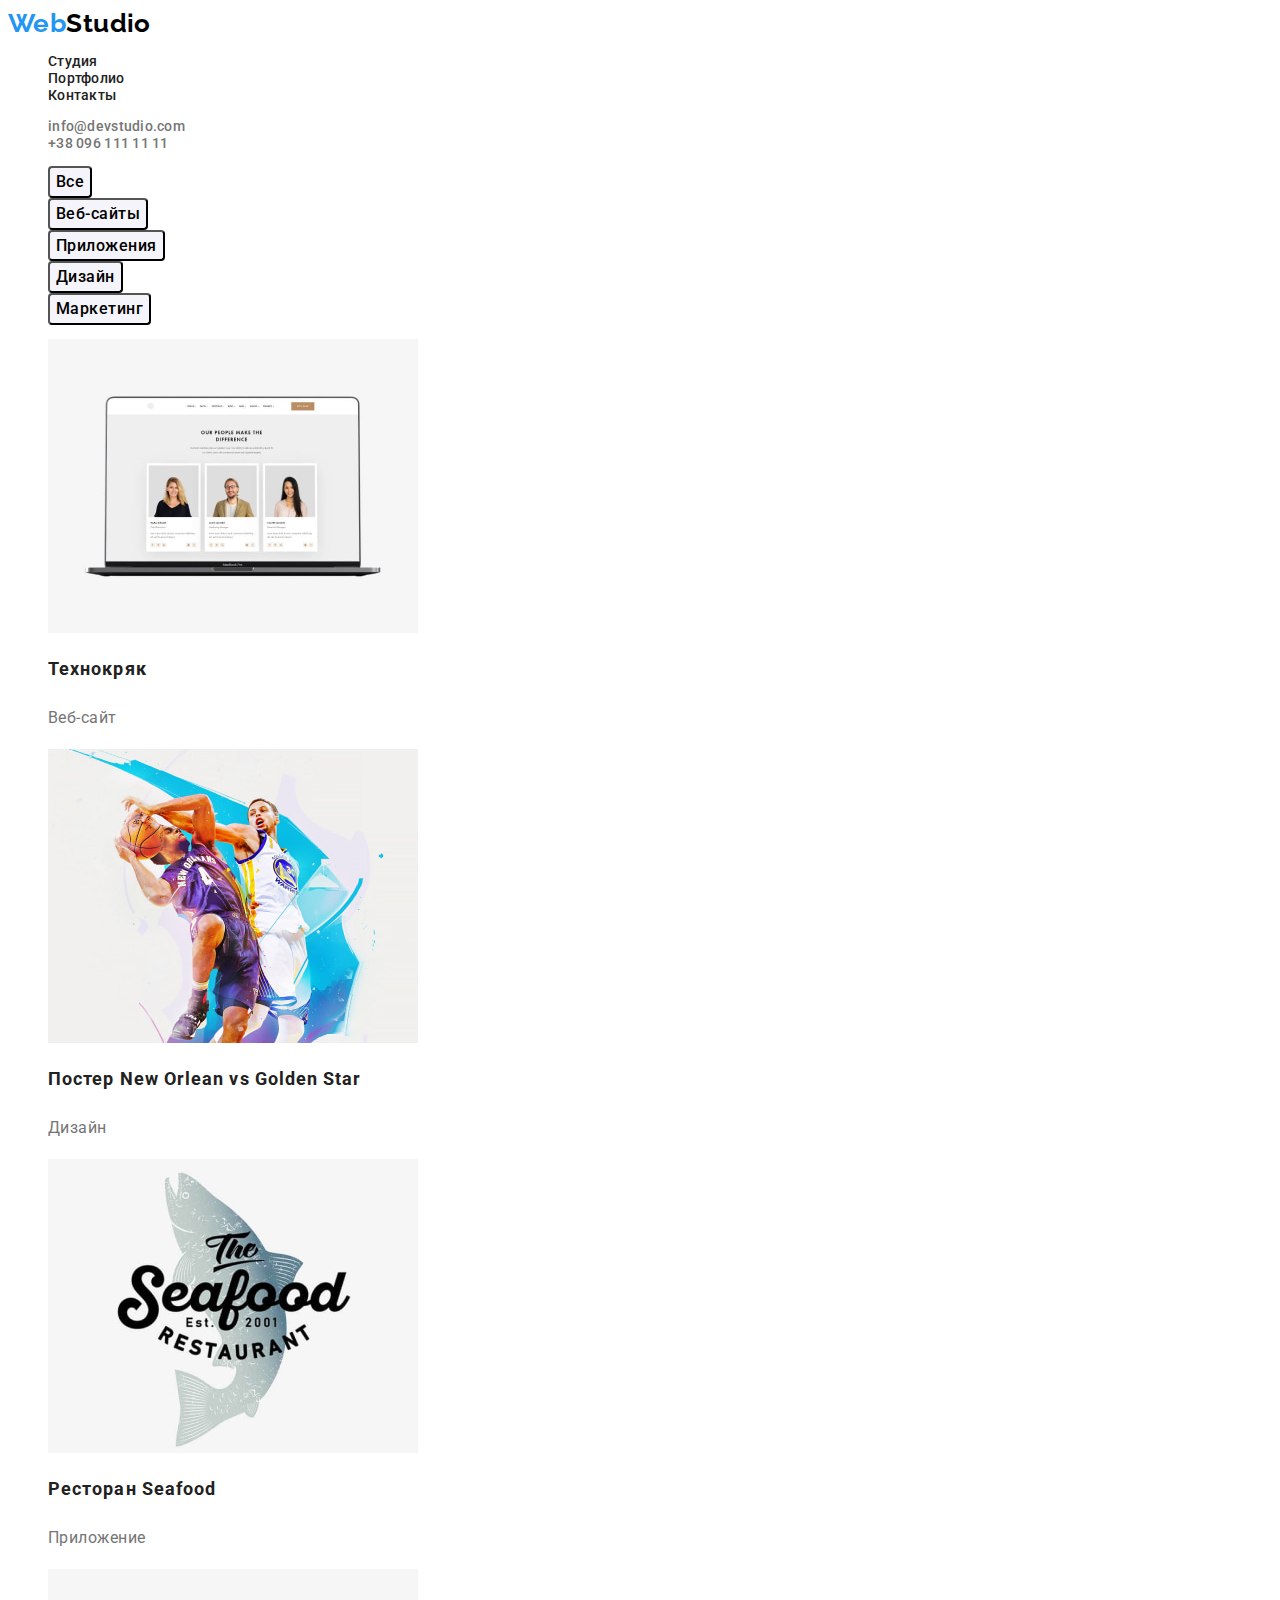
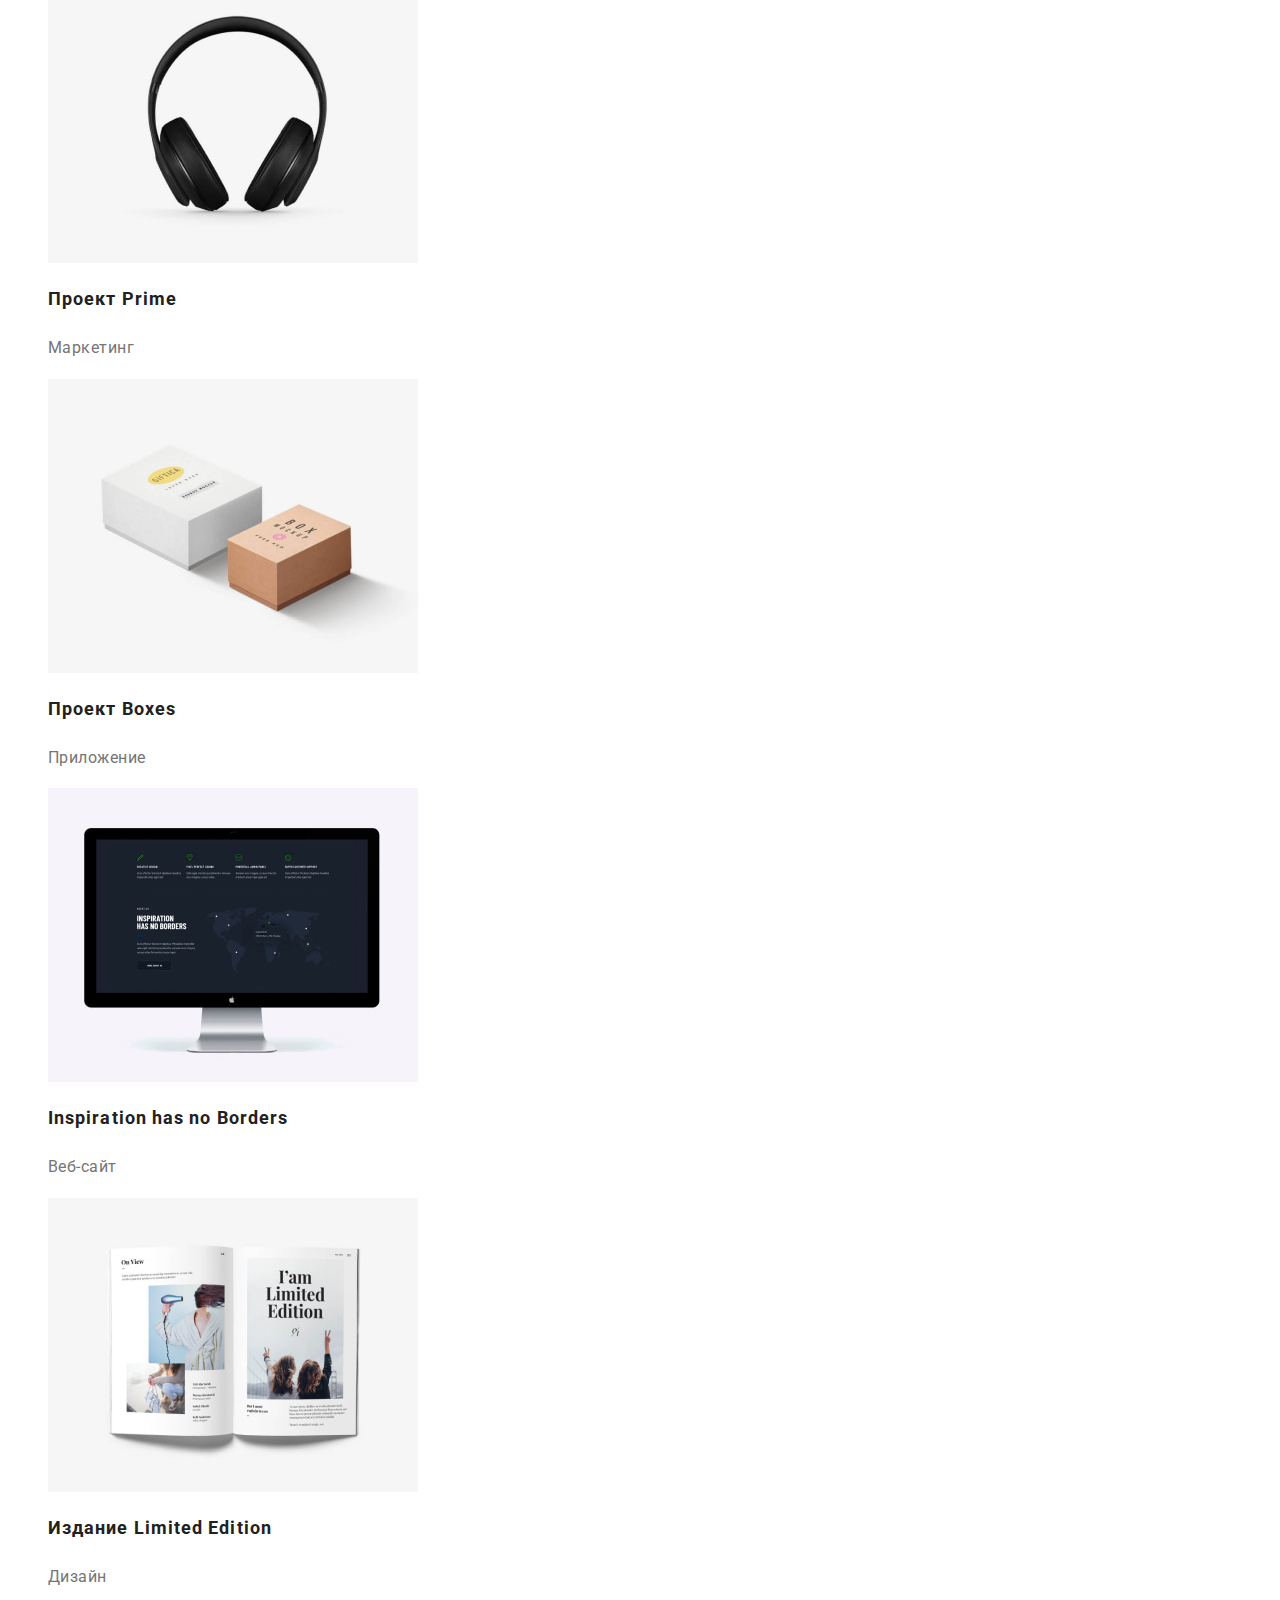
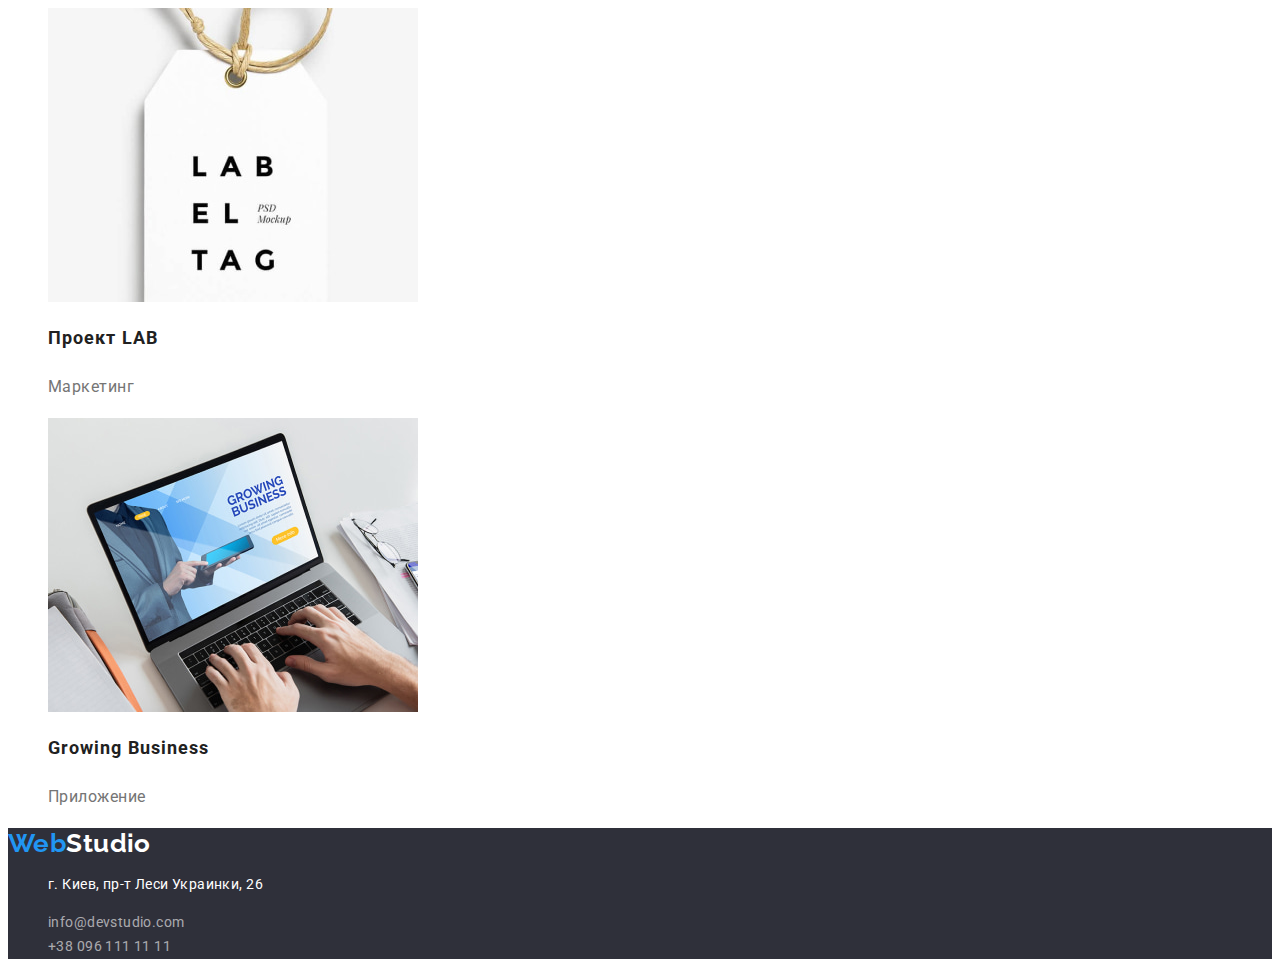
==== portfolio.html @ 84272f31 "Initial commit" ====
<!DOCTYPE html>
<html lang="ru">
<head>
    <meta charset="UTF-8">
    <meta http-equiv="X-UA-Compatible" content="IE=edge">
    <meta name="viewport" content="width=device-width, initial-scale=1.0">
    <title>WebStudio</title>
    <link rel="stylesheet" href="./css/style.css">
    <link rel="preconnect" href="https://fonts.googleapis.com">
    <link rel="preconnect" href="https://fonts.gstatic.com" crossorigin>
    <link href="https://fonts.googleapis.com/css2?family=Raleway:wght@700&family=Roboto:wght@400;500;700;900&display=swap"
        rel="stylesheet">
</head>
<body>
    <header class="header">
        <nav class="header-nav">
            <a class="logo link" href="./index.html"><span>Web</span>Studio</a>
            <ul class="nav-list list">
                <li class="nav-item">
                    <a class="nav-link link" href="./index.html">Студия</a>
                </li>
                <li class="nav-item">
                    <a class="nav-link link" href="./portfolio.html">Портфолио</a>
                </li>
                <li class="nav-item">
                    <a class="nav-link link" href="#">Контакты</a>
                </li>
            </ul>
        </nav>
        <ul class="header-contact list">
            <li class="contact-list">
                <a class="header-mail link" href="mailto:info@devstudio.com">info@devstudio.com</a>
            </li>
            <li class="contact-list">
                <a class="header-phone link" href="tel:+380961111111">+38 096 111 11 11</a>
            </li>
        </ul>
    </header>
    <main>
        <!-- portfolio -->
        <section class="portfolio">
            <h1 hidden>Страница портфолио</h1>
            <ul class="botton-list list">
                <li class="portfolio-button">
                    <button class="button-text" type="button">Все</button>
                </li>
                <li class="portfolio-button">
                    <button class="button-text" type="button">Веб-сайты</button>
                </li>
                <li class="portfolio-button">
                    <button class="button-text" type="button">Приложения</button>
                </li>
                <li class="portfolio-button">
                    <button class="button-text" type="button">Дизайн</button>
                </li>
                <li class="portfolio-button">
                    <button class="button-text" type="button">Маркетинг</button>
                </li>
            </ul>
            <ul class="portfolio-cards list">
                <li class="portfolio-card">
                    <a href="#" class="card-link link">
                        <img src="./images/Portfolio/img1.jpg" alt="Технокряк" width="370" height="294">
                        <h2 class="card-title">Технокряк</h2>
                        <p class="card-text">Веб-сайт</p>
                    </a>  
                </li>
                <li class="portfolio-card">
                    <a href="#" class="card-link link">
                        <img src="./images/Portfolio/img2.jpg" alt="Постер New Orlean vs Golden Star" width="370" height="294">
                        <h2 class="card-title">Постер New Orlean vs Golden Star</h2>
                        <p class="card-text">Дизайн</p>
                    </a>
                </li>
                <li class="portfolio-card">
                    <a href="#" class="card-link link">
                        <img src="./images/Portfolio/img3.jpg" alt="Ресторан Seafood" width="370" height="294">
                        <h2 class="card-title">Ресторан Seafood</h2>
                        <p class="card-text">Приложение</p>
                    </a>
                </li>
                <li class="portfolio-card">
                    <a href="#" class="card-link link">
                        <img src="./images/Portfolio/img4.jpg" alt="Проект Prime" width="370" height="294">
                        <h2 class="card-title">Проект Prime</h2>
                        <p class="card-text">Маркетинг</p>
                    </a>
                </li>
                <li class="portfolio-card">
                    <a href="#" class="card-link link">
                        <img src="./images/Portfolio/img5.jpg" alt="Проект Boxes" width="370" height="294">
                        <h2 class="card-title">Проект Boxes</h2>
                        <p class="card-text">Приложение</p>
                    </a>
                </li>
                <li class="portfolio-card">
                    <a href="#" class="card-link link">
                        <img src="./images/Portfolio/img6.jpg" alt="Inspiration has no Borders" width="370" height="294">
                        <h2 class="card-title">Inspiration has no Borders</h2>
                        <p class="card-text">Веб-сайт</p>
                    </a>
                </li>
                <li class="portfolio-card">
                    <a href="#" class="card-link link">
                        <img src="./images/Portfolio/img7.jpg" alt="Издание Limited Edition" width="370" height="294">
                        <h2 class="card-title">Издание Limited Edition</h2>
                        <p class="card-text">Дизайн</p>
                    </a>
                </li>
                <li class="portfolio-card">
                    <a href="#" class="card-link link">
                        <img src="./images/Portfolio/img8.jpg" alt="Проект LAB">
                        <h2 class="card-title">Проект LAB</h2>
                        <p class="card-text">Маркетинг</p>
                    </a>
                </li>
                <li class="portfolio-card">
                    <a href="#" class="card-link link">
                        <img src="./images/Portfolio/img9.jpg" alt="Growing Business">
                        <h2 class="card-title">Growing Business</h2>
                        <p class="card-text">Приложение</p>
                    </a>
                </li>
            </ul>
        </section> 
    </main>
    <footer class="footer">
        <a class="logo link" href="./index.html"><span>Web</span>Studio</a>
        <address class="footer-contact">
            <ul class="footer-list list">
                <li class="footer-address">
                    <p class="footer-text">г. Киев, пр-т Леси Украинки, 26</p>
                </li>
                <li class="footer-mail">
                    <a class="footer-link link" href="mailto:info@devstudio.com">info@devstudio.com</a>
                </li>
                <li class="footer-tel">
                    <a class="footer-link link" href="tel:+380961111111">+38 096 111 11 11</a>
                </li>
            </ul>
        </address>
    </footer>
</body>
</html>
---- css/style.css ----
:root {
  /* font */
  --main-font: "Roboto", sans-serif;
  --secondary-font: "Raleway", sans-serif;
  /* color */
  --logo-main: #000000;
  --logo-secondary: #2196f3;
  --main-color: #ffffff;
  --text-main: #212121;
  --text-secondary: #757575;
  --button-main: #2196f3;
  --button-secondary: #188ce8;
  --background-main: #2f303a;
  --background-secondary: #f5f4fa;
}

body {
  font-family: var(--main-font);
  font-size: 14px;
  color: var(--text-main);
  letter-spacing: 0.03em;
  background-color: var(--main-color);
}

.link {
  text-decoration: none;
}

.list {
  list-style: none;
}
/* -СТУДИЯ- */
/* HEADER */

.logo {
  font-family: var(--secondary-font);
  font-weight: 700;
  font-size: 26px;
  line-height: 1.19;
  color: var(--logo-main);
}

.logo span {
  color: var(--logo-secondary);
}

.nav-link,
.header-mail,
.header-phone {
  font-family: var(--main-font);
  font-weight: 500;
  line-height: 1.14;
  letter-spacing: 0.02em;
  color: var(--text-main);
}

.nav-link:hover,
.header-mail:hover,
.header-phone:hover {
  color: var(--button-main);
}

.header-mail,
.header-phone {
  color: var(--text-secondary);
}

/* MAIN */ /* section "hero" */

.hero {
  background-color: var(--background-main);
  letter-spacing: 0.06em;
  color: var(--main-color);
}

.hero-title {
  font-weight: 900;
  font-size: 44px;
  line-height: 1.36;
  text-align: center;
  letter-spacing: 0.06em;
  text-transform: uppercase;
}

.hero-button {
  font-family: var(--main-font);
  font-weight: 700;
  font-size: 16px;
  line-height: 1.87;
  letter-spacing: 0.06em;
  background-color: var(--logo-secondary);
  color: var(--main-color);
  box-shadow: 0px 4px 4px rgba(0, 0, 0, 0.15);
  border-radius: 4px;
  cursor: pointer;
}

.hero-button:hover {
  background: var(--button-secondary);
}

/* MAIN */ /* section "Peculiarities" */

.peculiarities-title {
  font-weight: 700;
  font-size: 14px;
  line-height: 1.14;
  text-transform: uppercase;
}

.peculiarities-text {
  font-weight: 400;
  font-size: 14px;
  line-height: 1.71;
  color: var(--text-secondary);
}

/* MAIN */ /* section "What are we doing" */

.doing-title {
  font-family: var(--main-font);
  font-weight: 700;
  font-size: 36px;
  line-height: 1.16;
  text-align: center;
}

/* MAIN */ /* section "our team" */

.team {
  background-color: var(--background-secondary);
}

.team-title {
  font-weight: 700;
  font-size: 36px;
  line-height: 1.16;
  text-align: center;
}

.team-subtitle {
  font-weight: 500;
  font-size: 16px;
  line-height: 1.18;
  text-align: center;
}

.team-text {
  font-weight: 400;
  font-size: 16px;
  line-height: 1.18;
  text-align: center;
  color: var(--text-secondary);
}

.team-card {
  background: var(--main-color);
  box-shadow: 0px 1px 3px rgba(0, 0, 0, 0.12), 0px 1px 1px rgba(0, 0, 0, 0.14),
    0px 2px 1px rgba(0, 0, 0, 0.2);
  border-radius: 0px 0px 4px 4px;
}

/* FOOTER */

.footer {
  background-color: var(--background-main);
}

.footer .logo {
  color: var(--main-color);
}

.footer-contact {
  font-style: normal;
  font-weight: 400;
  line-height: 1.71;
}

.footer-text {
  font-weight: 400;
  font-size: 14px;
  line-height: 1.71;
  color: var(--main-color);
}

.footer-link {
  font-weight: 400;
  font-size: 14px;
  line-height: 1.71;
  color: rgba(255, 255, 255, 0.6);
}

.footer-link:hover {
  color: var(--button-main);
}

/* -СТУДИЯ- */
/* portfolio */

.button-text {
  font-family: var(--main-font);
  font-weight: 500;
  font-size: 16px;
  line-height: 1.62;
  text-align: center;
  cursor: pointer;
  letter-spacing: 0.03em;
  background: var(--background-secondary);
  border-radius: 4px;
}

.button-text:hover {
  background: var(--button-main);
  box-shadow: 0px 3px 1px rgba(0, 0, 0, 0.1), 0px 1px 2px rgba(0, 0, 0, 0.08),
    0px 2px 2px rgba(0, 0, 0, 0.12);
  border-radius: 4px;
  color: var(--main-color);
}

.card-title {
  font-family: var(--main-font);
  font-weight: 700;
  font-size: 18px;
  line-height: 2;
  letter-spacing: 0.06em;
  color: var(--text-main);
}

.card-text {
  font-family: var(--main-font);
  font-weight: 400;
  font-size: 16px;
  line-height: 1.87;
  color: var(--text-secondary);
  letter-spacing: 0.03em;
}
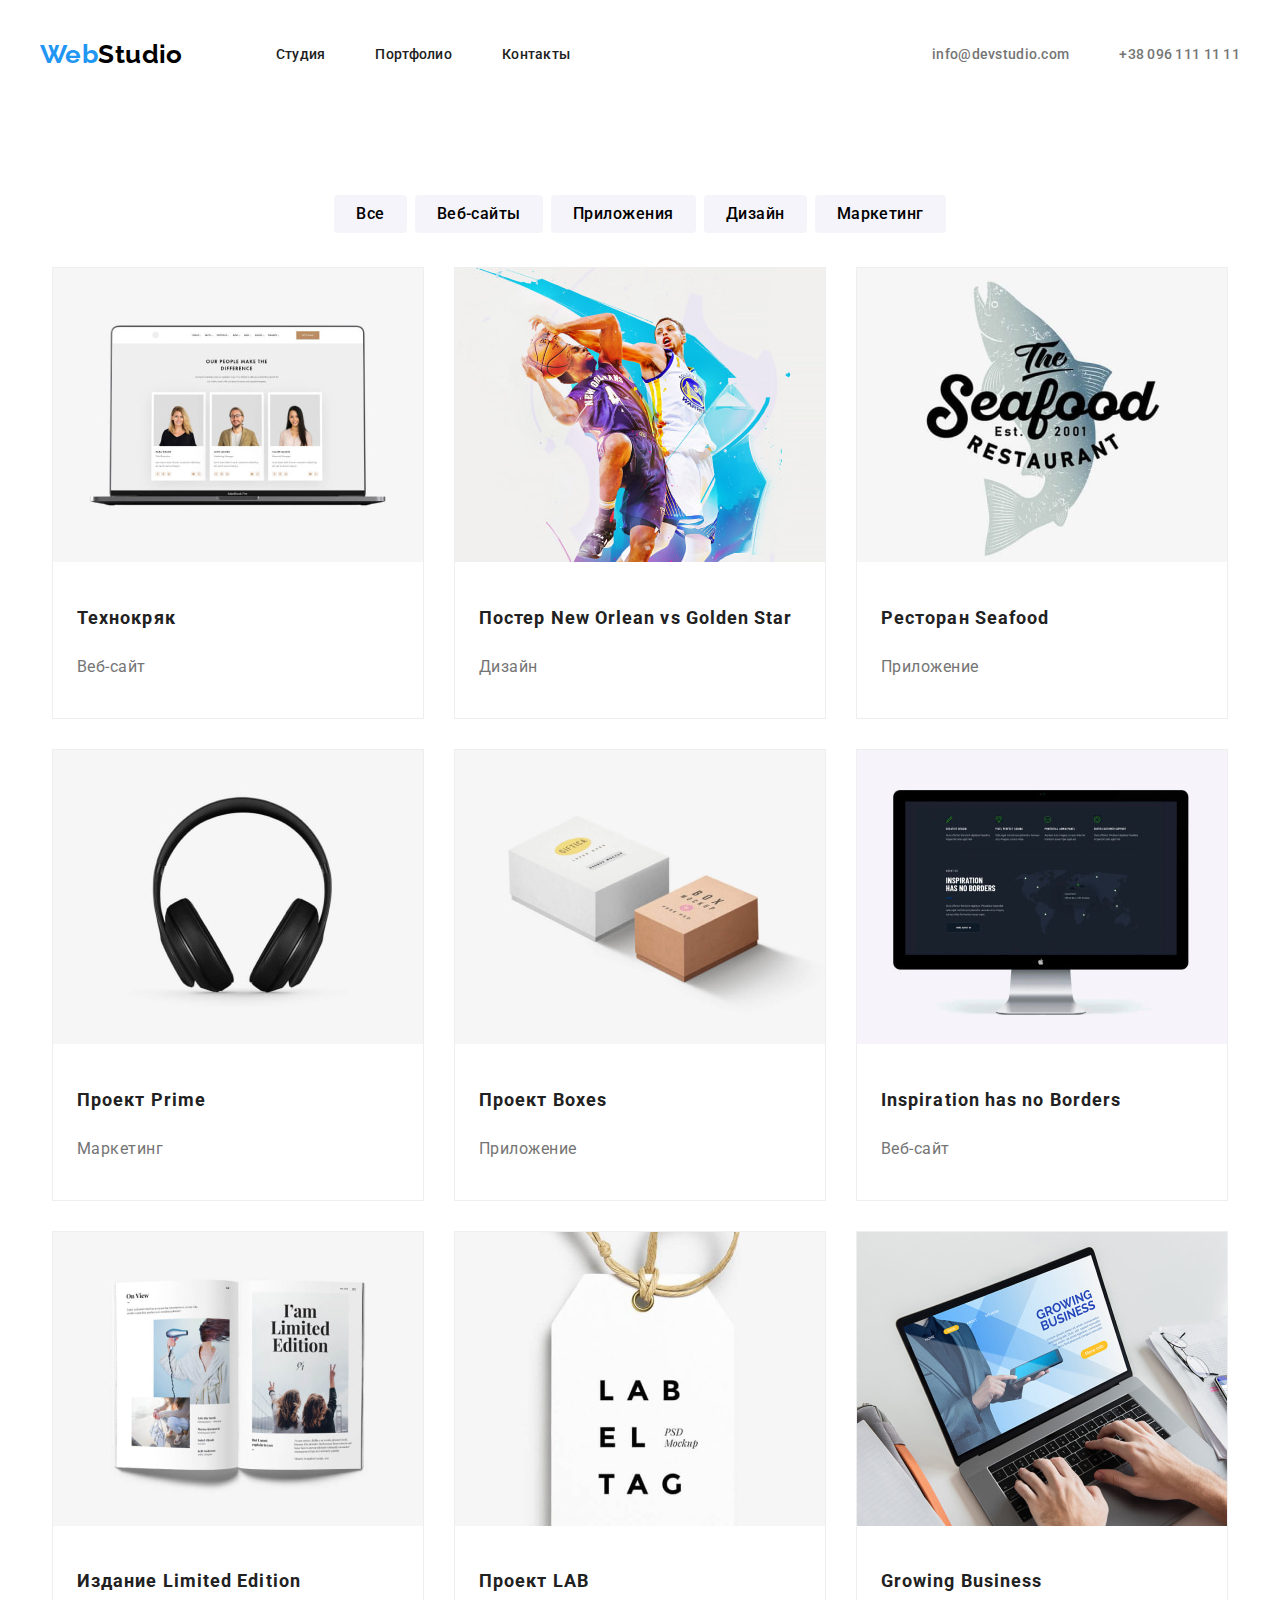
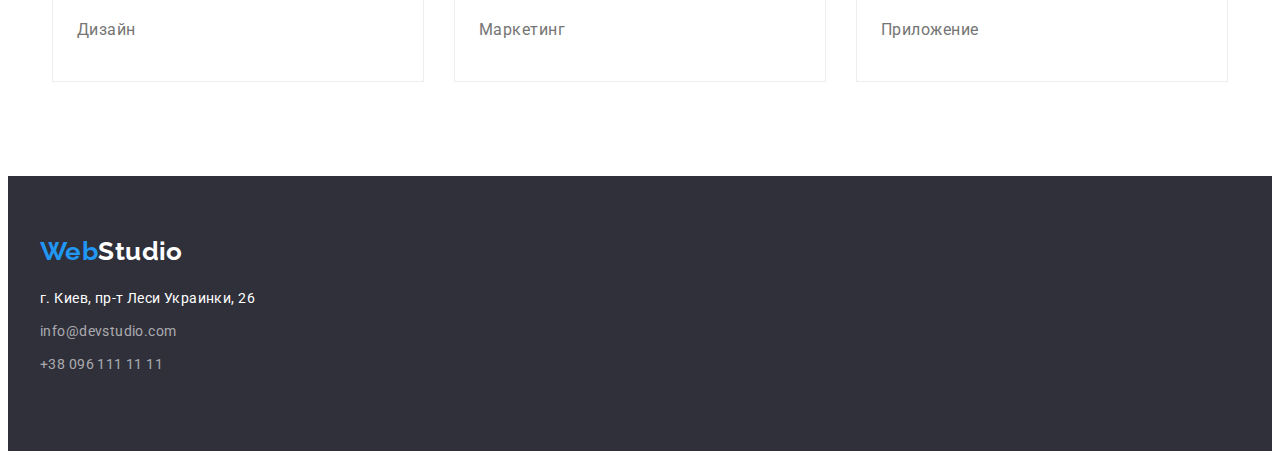
==== commit 19d24eff: "V-2" ====
--- a/portfolio.html
+++ b/portfolio.html
@@ -13,132 +13,158 @@
 </head>
 <body>
     <header class="header">
-        <nav class="header-nav">
+        <div class="container header-container">
             <a class="logo link" href="./index.html"><span>Web</span>Studio</a>
-            <ul class="nav-list list">
-                <li class="nav-item">
-                    <a class="nav-link link" href="./index.html">Студия</a>
-                </li>
-                <li class="nav-item">
-                    <a class="nav-link link" href="./portfolio.html">Портфолио</a>
-                </li>
-                <li class="nav-item">
-                    <a class="nav-link link" href="#">Контакты</a>
-                </li>
-            </ul>
-        </nav>
-        <ul class="header-contact list">
-            <li class="contact-list">
-                <a class="header-mail link" href="mailto:info@devstudio.com">info@devstudio.com</a>
-            </li>
-            <li class="contact-list">
-                <a class="header-phone link" href="tel:+380961111111">+38 096 111 11 11</a>
-            </li>
-        </ul>
+            <nav class="header-nav">
+                <ul class="nav-list list">
+                    <li class="nav-item">
+                        <a class="nav-link link" href="./index.html">Студия</a>
+                    </li>
+                    <li class="nav-item">
+                        <a class="nav-link link" href="./portfolio.html">Портфолио</a>
+                    </li>
+                    <li class="nav-item">
+                        <a class="nav-link link" href="#">Контакты</a>
+                    </li>
+                </ul>
+            </nav>
+            <div class="header-wrap">
+                <ul class="header-contact list">
+                    <li class="contact-list">
+                        <a class="header-mail link" href="mailto:info@devstudio.com">info@devstudio.com</a>
+                    </li>
+                    <li class="contact-list">
+                        <a class="header-phone link" href="tel:+380961111111">+38 096 111 11 11</a>
+                    </li>
+                </ul>
+            </div>
+        </div>
     </header>
     <main>
         <!-- portfolio -->
-        <section class="portfolio">
-            <h1 hidden>Страница портфолио</h1>
-            <ul class="botton-list list">
-                <li class="portfolio-button">
-                    <button class="button-text" type="button">Все</button>
-                </li>
-                <li class="portfolio-button">
-                    <button class="button-text" type="button">Веб-сайты</button>
-                </li>
-                <li class="portfolio-button">
-                    <button class="button-text" type="button">Приложения</button>
-                </li>
-                <li class="portfolio-button">
-                    <button class="button-text" type="button">Дизайн</button>
-                </li>
-                <li class="portfolio-button">
-                    <button class="button-text" type="button">Маркетинг</button>
-                </li>
-            </ul>
-            <ul class="portfolio-cards list">
-                <li class="portfolio-card">
-                    <a href="#" class="card-link link">
-                        <img src="./images/Portfolio/img1.jpg" alt="Технокряк" width="370" height="294">
-                        <h2 class="card-title">Технокряк</h2>
-                        <p class="card-text">Веб-сайт</p>
-                    </a>  
-                </li>
-                <li class="portfolio-card">
-                    <a href="#" class="card-link link">
-                        <img src="./images/Portfolio/img2.jpg" alt="Постер New Orlean vs Golden Star" width="370" height="294">
-                        <h2 class="card-title">Постер New Orlean vs Golden Star</h2>
-                        <p class="card-text">Дизайн</p>
-                    </a>
-                </li>
-                <li class="portfolio-card">
-                    <a href="#" class="card-link link">
-                        <img src="./images/Portfolio/img3.jpg" alt="Ресторан Seafood" width="370" height="294">
-                        <h2 class="card-title">Ресторан Seafood</h2>
-                        <p class="card-text">Приложение</p>
-                    </a>
-                </li>
-                <li class="portfolio-card">
-                    <a href="#" class="card-link link">
-                        <img src="./images/Portfolio/img4.jpg" alt="Проект Prime" width="370" height="294">
-                        <h2 class="card-title">Проект Prime</h2>
-                        <p class="card-text">Маркетинг</p>
-                    </a>
-                </li>
-                <li class="portfolio-card">
-                    <a href="#" class="card-link link">
-                        <img src="./images/Portfolio/img5.jpg" alt="Проект Boxes" width="370" height="294">
-                        <h2 class="card-title">Проект Boxes</h2>
-                        <p class="card-text">Приложение</p>
-                    </a>
-                </li>
-                <li class="portfolio-card">
-                    <a href="#" class="card-link link">
-                        <img src="./images/Portfolio/img6.jpg" alt="Inspiration has no Borders" width="370" height="294">
-                        <h2 class="card-title">Inspiration has no Borders</h2>
-                        <p class="card-text">Веб-сайт</p>
-                    </a>
-                </li>
-                <li class="portfolio-card">
-                    <a href="#" class="card-link link">
-                        <img src="./images/Portfolio/img7.jpg" alt="Издание Limited Edition" width="370" height="294">
-                        <h2 class="card-title">Издание Limited Edition</h2>
-                        <p class="card-text">Дизайн</p>
-                    </a>
-                </li>
-                <li class="portfolio-card">
-                    <a href="#" class="card-link link">
-                        <img src="./images/Portfolio/img8.jpg" alt="Проект LAB">
-                        <h2 class="card-title">Проект LAB</h2>
-                        <p class="card-text">Маркетинг</p>
-                    </a>
-                </li>
-                <li class="portfolio-card">
-                    <a href="#" class="card-link link">
-                        <img src="./images/Portfolio/img9.jpg" alt="Growing Business">
-                        <h2 class="card-title">Growing Business</h2>
-                        <p class="card-text">Приложение</p>
-                    </a>
-                </li>
-            </ul>
+        <section class="portfolio section">
+            <div class="container">
+                <h1 hidden>Страница портфолио</h1>
+                <ul class="botton-list list">
+                    <li class="portfolio-button">
+                        <button class="button-text" type="button">Все</button>
+                    </li>
+                    <li class="portfolio-button">
+                        <button class="button-text" type="button">Веб-сайты</button>
+                    </li>
+                    <li class="portfolio-button">
+                        <button class="button-text" type="button">Приложения</button>
+                    </li>
+                    <li class="portfolio-button">
+                        <button class="button-text" type="button">Дизайн</button>
+                    </li>
+                    <li class="portfolio-button">
+                        <button class="button-text" type="button">Маркетинг</button>
+                    </li>
+                </ul>
+                <ul class="portfolio-cards list">
+                    <li class="portfolio-card">
+                        <a href="#" class="card-link link">
+                            <img src="./images/Portfolio/img1.jpg" alt="Технокряк" width="370" height="294">
+                            <div class="card-wrap">
+                                <h2 class="card-title">Технокряк</h2>
+                                <p class="card-text">Веб-сайт</p>
+                            </div>
+                        </a>  
+                    </li>
+                    <li class="portfolio-card">
+                        <a href="#" class="card-link link">
+                            <img src="./images/Portfolio/img2.jpg" alt="Постер New Orlean vs Golden Star" width="370" height="294">
+                            <div class="card-wrap">
+                                <h2 class="card-title">Постер New Orlean vs Golden Star</h2>
+                                <p class="card-text">Дизайн</p>
+                            </div>
+                        </a>
+                    </li>
+                    <li class="portfolio-card">
+                        <a href="#" class="card-link link">
+                            <img src="./images/Portfolio/img3.jpg" alt="Ресторан Seafood" width="370" height="294">
+                            <div class="card-wrap">
+                                <h2 class="card-title">Ресторан Seafood</h2>
+                                <p class="card-text">Приложение</p>
+                            </div>
+                        </a>
+                    </li>
+                    <li class="portfolio-card">
+                        <a href="#" class="card-link link">
+                            <img src="./images/Portfolio/img4.jpg" alt="Проект Prime" width="370" height="294">
+                            <div class="card-wrap">
+                                <h2 class="card-title">Проект Prime</h2>
+                                <p class="card-text">Маркетинг</p>
+                            </div>
+                        </a>
+                    </li>
+                    <li class="portfolio-card">
+                        <a href="#" class="card-link link">
+                            <img src="./images/Portfolio/img5.jpg" alt="Проект Boxes" width="370" height="294">
+                            <div class="card-wrap">
+                                <h2 class="card-title">Проект Boxes</h2>
+                                <p class="card-text">Приложение</p>
+                            </div>
+                        </a>
+                    </li>
+                    <li class="portfolio-card">
+                        <a href="#" class="card-link link">
+                            <img src="./images/Portfolio/img6.jpg" alt="Inspiration has no Borders" width="370" height="294">
+                            <div class="card-wrap">
+                                <h2 class="card-title">Inspiration has no Borders</h2>
+                                <p class="card-text">Веб-сайт</p>
+                            </div>
+                        </a>
+                    </li>
+                    <li class="portfolio-card">
+                        <a href="#" class="card-link link">
+                            <img src="./images/Portfolio/img7.jpg" alt="Издание Limited Edition" width="370" height="294">
+                            <div class="card-wrap">
+                                <h2 class="card-title">Издание Limited Edition</h2>
+                                <p class="card-text">Дизайн</p>
+                            </div>
+                        </a>
+                    </li>
+                    <li class="portfolio-card">
+                        <a href="#" class="card-link link">
+                            <img src="./images/Portfolio/img8.jpg" alt="Проект LAB">
+                            <div class="card-wrap">
+                                <h2 class="card-title">Проект LAB</h2>
+                                <p class="card-text">Маркетинг</p>
+                            </div>
+                        </a>
+                    </li>
+                    <li class="portfolio-card">
+                        <a href="#" class="card-link link">
+                            <img src="./images/Portfolio/img9.jpg" alt="Growing Business">
+                            <div class="card-wrap">
+                                <h2 class="card-title">Growing Business</h2>
+                                <p class="card-text">Приложение</p>
+                            </div>
+                        </a>
+                    </li>
+                </ul>
+            </div>
         </section> 
     </main>
     <footer class="footer">
-        <a class="logo link" href="./index.html"><span>Web</span>Studio</a>
-        <address class="footer-contact">
-            <ul class="footer-list list">
-                <li class="footer-address">
-                    <p class="footer-text">г. Киев, пр-т Леси Украинки, 26</p>
-                </li>
-                <li class="footer-mail">
-                    <a class="footer-link link" href="mailto:info@devstudio.com">info@devstudio.com</a>
-                </li>
-                <li class="footer-tel">
-                    <a class="footer-link link" href="tel:+380961111111">+38 096 111 11 11</a>
-                </li>
-            </ul>
-        </address>
+        <div class="container section">
+            <a class="logo link" href="./index.html"><span>Web</span>Studio</a>
+            <address class="footer-contact">
+                <ul class="footer-list list">
+                    <li class="footer-address">
+                        <p class="footer-text">г. Киев, пр-т Леси Украинки, 26</p>
+                    </li>
+                    <li class="footer-mail">
+                        <a class="footer-link link" href="mailto:info@devstudio.com">info@devstudio.com</a>
+                    </li>
+                    <li class="footer-tel">
+                        <a class="footer-link link" href="tel:+380961111111">+38 096 111 11 11</a>
+                    </li>
+                </ul>
+            </address>    
+        </div>
     </footer>
 </body>
 </html>--- a/css/style.css
+++ b/css/style.css
@@ -29,6 +29,19 @@
 .list {
   list-style: none;
 }
+
+.section {
+  padding-top: 94px;
+  padding-bottom: 94px;
+}
+
+.container {
+  width: 1200px;
+  padding-left: 15px;
+  padding-right: 15px;
+  margin-left: auto;
+  margin-right: auto;
+}
 /* -СТУДИЯ- */
 /* HEADER */
 
@@ -65,6 +78,42 @@
   color: var(--text-secondary);
 }
 
+.header-container {
+  display: flex;
+  align-items: center;
+}
+
+.header-wrap {
+  display: flex;
+  align-items: center;
+  margin-left: auto;
+}
+
+.nav-list,
+.header-contact {
+  display: flex;
+  align-items: center;
+  padding: 0;
+}
+
+.logo {
+  margin-right: 93px;
+}
+
+.nav-item,
+.contact-list {
+  margin-right: 50px;
+}
+
+.nav-item:last-child,
+.contact-list:last-child {
+  margin: 0;
+}
+
+.header {
+  padding: 24px 0;
+}
+
 /* MAIN */ /* section "hero" */
 
 .hero {
@@ -80,9 +129,12 @@
   text-align: center;
   letter-spacing: 0.06em;
   text-transform: uppercase;
+  padding-bottom: 30px;
 }
 
 .hero-button {
+  border: none;
+  outline: none;
   font-family: var(--main-font);
   font-weight: 700;
   font-size: 16px;
@@ -93,10 +145,18 @@
   box-shadow: 0px 4px 4px rgba(0, 0, 0, 0.15);
   border-radius: 4px;
   cursor: pointer;
+  padding: 10px 32px;
 }
 
 .hero-button:hover {
   background: var(--button-secondary);
+}
+
+.hero-container {
+  padding-top: 200px;
+  padding-bottom: 200px;
+  text-align: center;
+  width: 700px;
 }
 
 /* MAIN */ /* section "Peculiarities" */
@@ -115,6 +175,21 @@
   color: var(--text-secondary);
 }
 
+.peculiarities-list {
+  padding: 0;
+  display: flex;
+  align-items: center;
+  justify-content: space-between;
+}
+
+.peculiarities-card {
+  margin-right: 30px;
+}
+
+.peculiarities-card:last-child {
+  margin: 0;
+}
+
 /* MAIN */ /* section "What are we doing" */
 
 .doing-title {
@@ -123,6 +198,21 @@
   font-size: 36px;
   line-height: 1.16;
   text-align: center;
+  margin-bottom: 50px;
+}
+
+.doing-list {
+  display: flex;
+  justify-content: space-between;
+  padding: 0;
+}
+
+.doing-photo {
+  margin-right: 30px;
+}
+
+.doing-photo:last-child {
+  margin: 0;
 }
 
 /* MAIN */ /* section "our team" */
@@ -136,6 +226,7 @@
   font-size: 36px;
   line-height: 1.16;
   text-align: center;
+  margin-bottom: 50px;
 }
 
 .team-subtitle {
@@ -158,6 +249,18 @@
   box-shadow: 0px 1px 3px rgba(0, 0, 0, 0.12), 0px 1px 1px rgba(0, 0, 0, 0.14),
     0px 2px 1px rgba(0, 0, 0, 0.2);
   border-radius: 0px 0px 4px 4px;
+  margin-right: 30px;
+}
+
+.team-card:last-child {
+  margin: 0;
+}
+
+.team-list {
+  display: flex;
+  justify-content: space-between;
+  width: 270px;
+  padding: 0;
 }
 
 /* FOOTER */
@@ -168,6 +271,7 @@
 
 .footer .logo {
   color: var(--main-color);
+  margin-bottom: 20px;
 }
 
 .footer-contact {
@@ -181,6 +285,8 @@
   font-size: 14px;
   line-height: 1.71;
   color: var(--main-color);
+  margin-top: 20px;
+  margin-bottom: 9px;
 }
 
 .footer-link {
@@ -194,10 +300,24 @@
   color: var(--button-main);
 }
 
+.footer .section {
+  padding: 60px 15px;
+}
+
+.footer-list {
+  padding-left: 0;
+}
+
+.footer-mail {
+  margin-bottom: 9px;
+}
+
 /* -СТУДИЯ- */
 /* portfolio */
 
 .button-text {
+  border: none;
+  outline: none;
   font-family: var(--main-font);
   font-weight: 500;
   font-size: 16px;
@@ -207,6 +327,7 @@
   letter-spacing: 0.03em;
   background: var(--background-secondary);
   border-radius: 4px;
+  padding: 6px 22px;
 }
 
 .button-text:hover {
@@ -226,6 +347,10 @@
   color: var(--text-main);
 }
 
+.card-wrap {
+  padding: 20px 24px;
+}
+
 .card-text {
   font-family: var(--main-font);
   font-weight: 400;
@@ -234,3 +359,44 @@
   color: var(--text-secondary);
   letter-spacing: 0.03em;
 }
+
+.botton-list {
+  display: flex;
+  text-align: center;
+  justify-content: center;
+  margin-top: 0;
+  margin-bottom: 34px;
+  padding: 0;
+}
+
+.portfolio-button {
+  margin-right: 8px;
+}
+
+.portfolio-button:last-child {
+  margin: 0;
+}
+
+.portfolio-cards {
+  padding: 0;
+  margin: 0;
+  display: flex;
+  flex-wrap: wrap;
+  justify-content: center;
+}
+
+.portfolio-card {
+  margin-right: 30px;
+  margin-bottom: 30px;
+  background: #ffffff;
+  border: 1px solid #eeeeee;
+  box-sizing: border-box;
+}
+
+.portfolio-card:nth-child(3n) {
+  margin-right: 0;
+}
+
+.portfolio-card:nth-child(n + 7) {
+  margin-bottom: 0;
+}
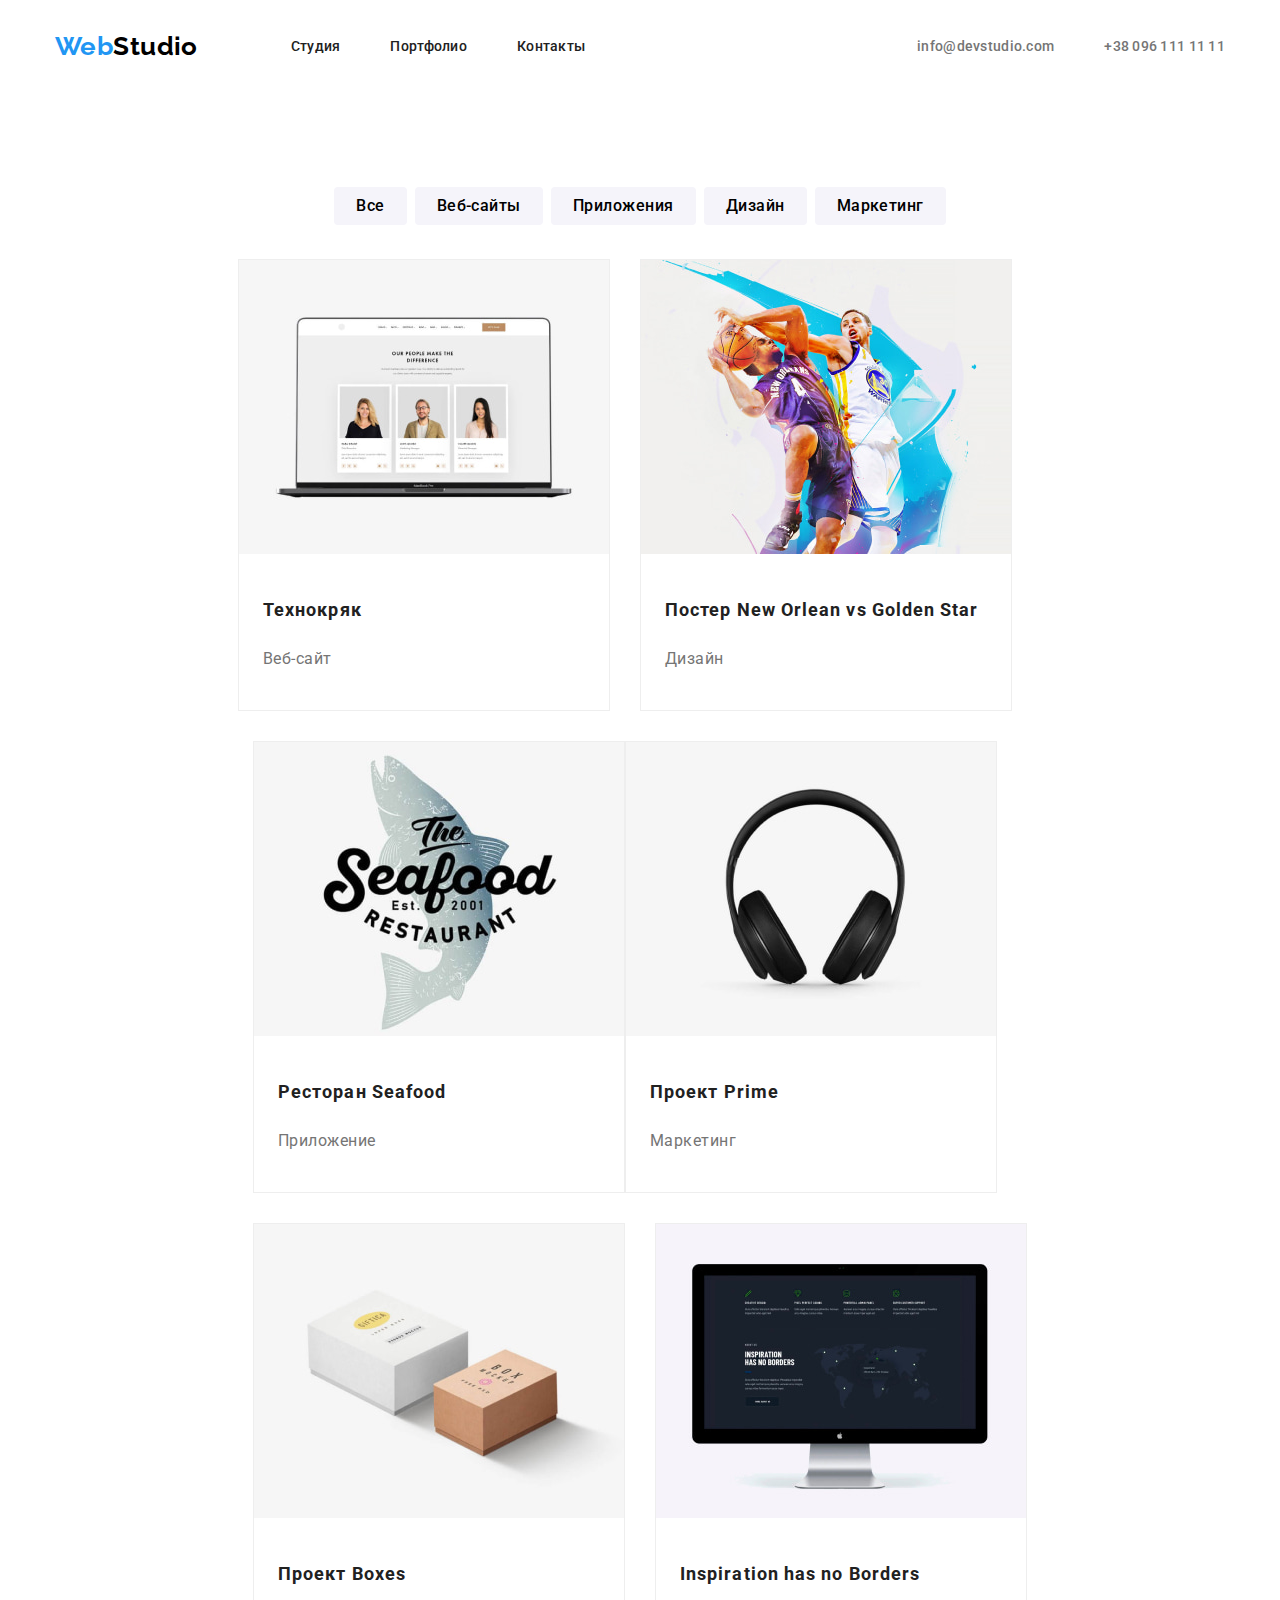
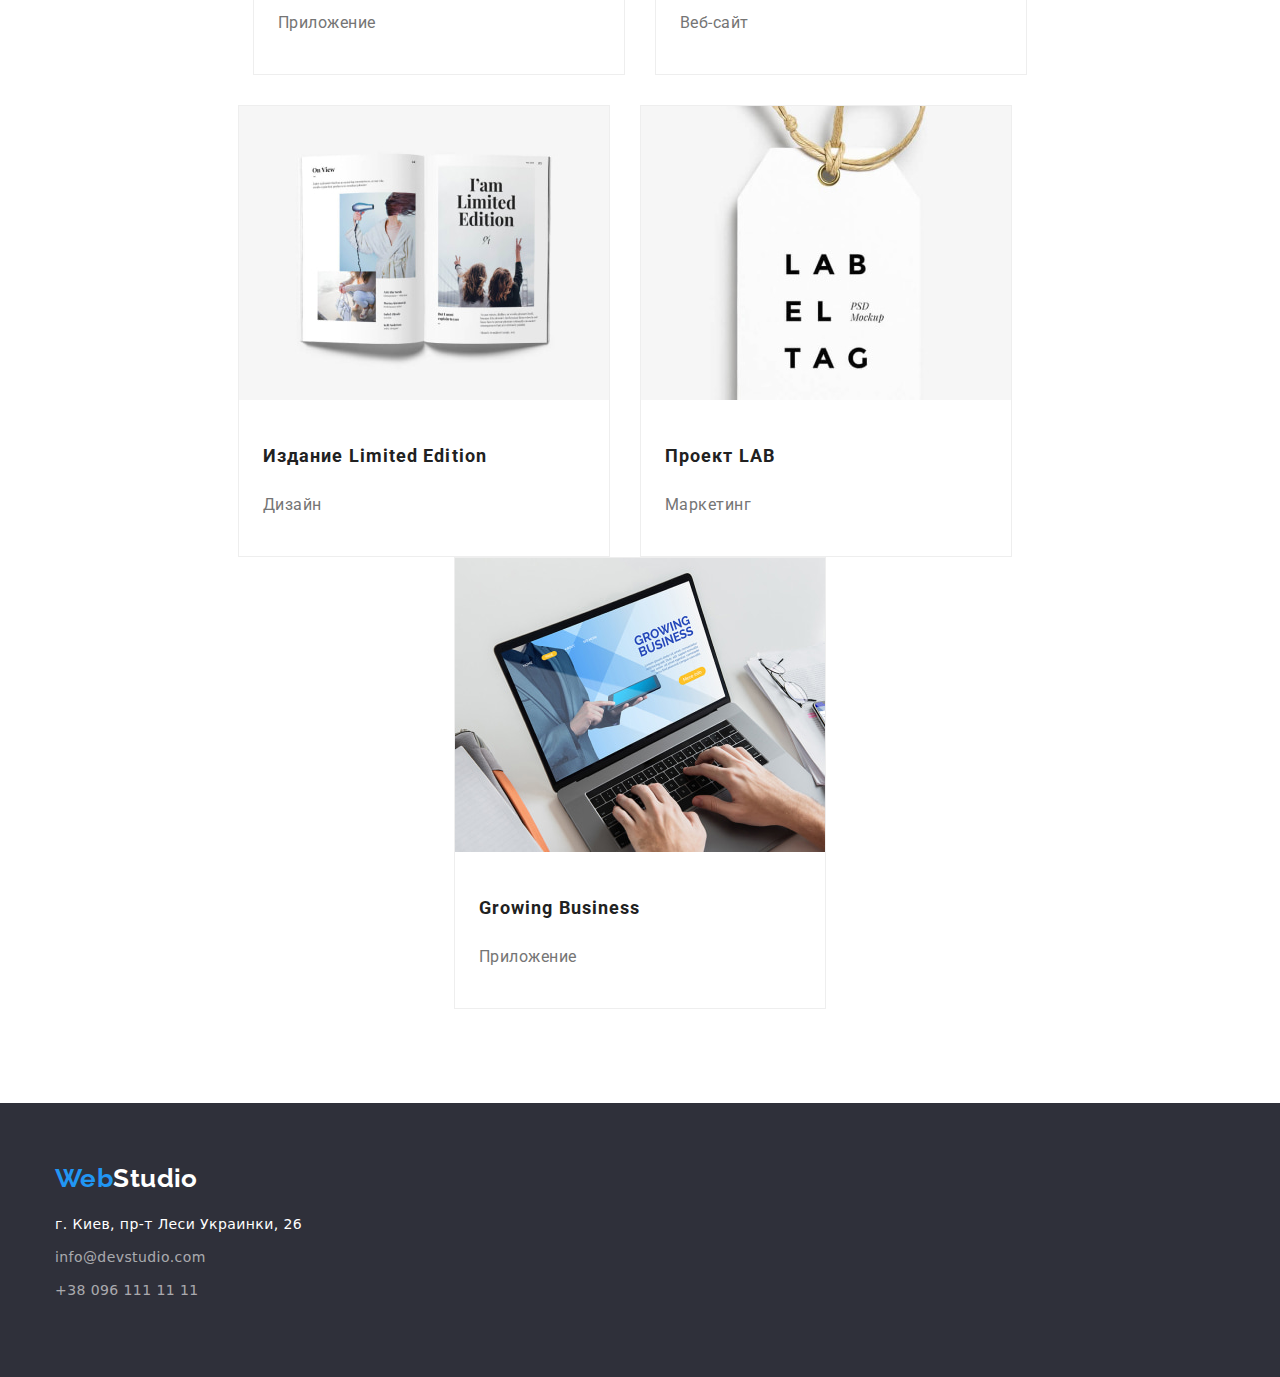
==== commit 598c2e4d: "V-3" ====
--- a/portfolio.html
+++ b/portfolio.html
@@ -10,6 +10,7 @@
     <link rel="preconnect" href="https://fonts.gstatic.com" crossorigin>
     <link href="https://fonts.googleapis.com/css2?family=Raleway:wght@700&family=Roboto:wght@400;500;700;900&display=swap"
         rel="stylesheet">
+    <link rel="stylesheet" href="./css/modern-normalize.css">
 </head>
 <body>
     <header class="header">
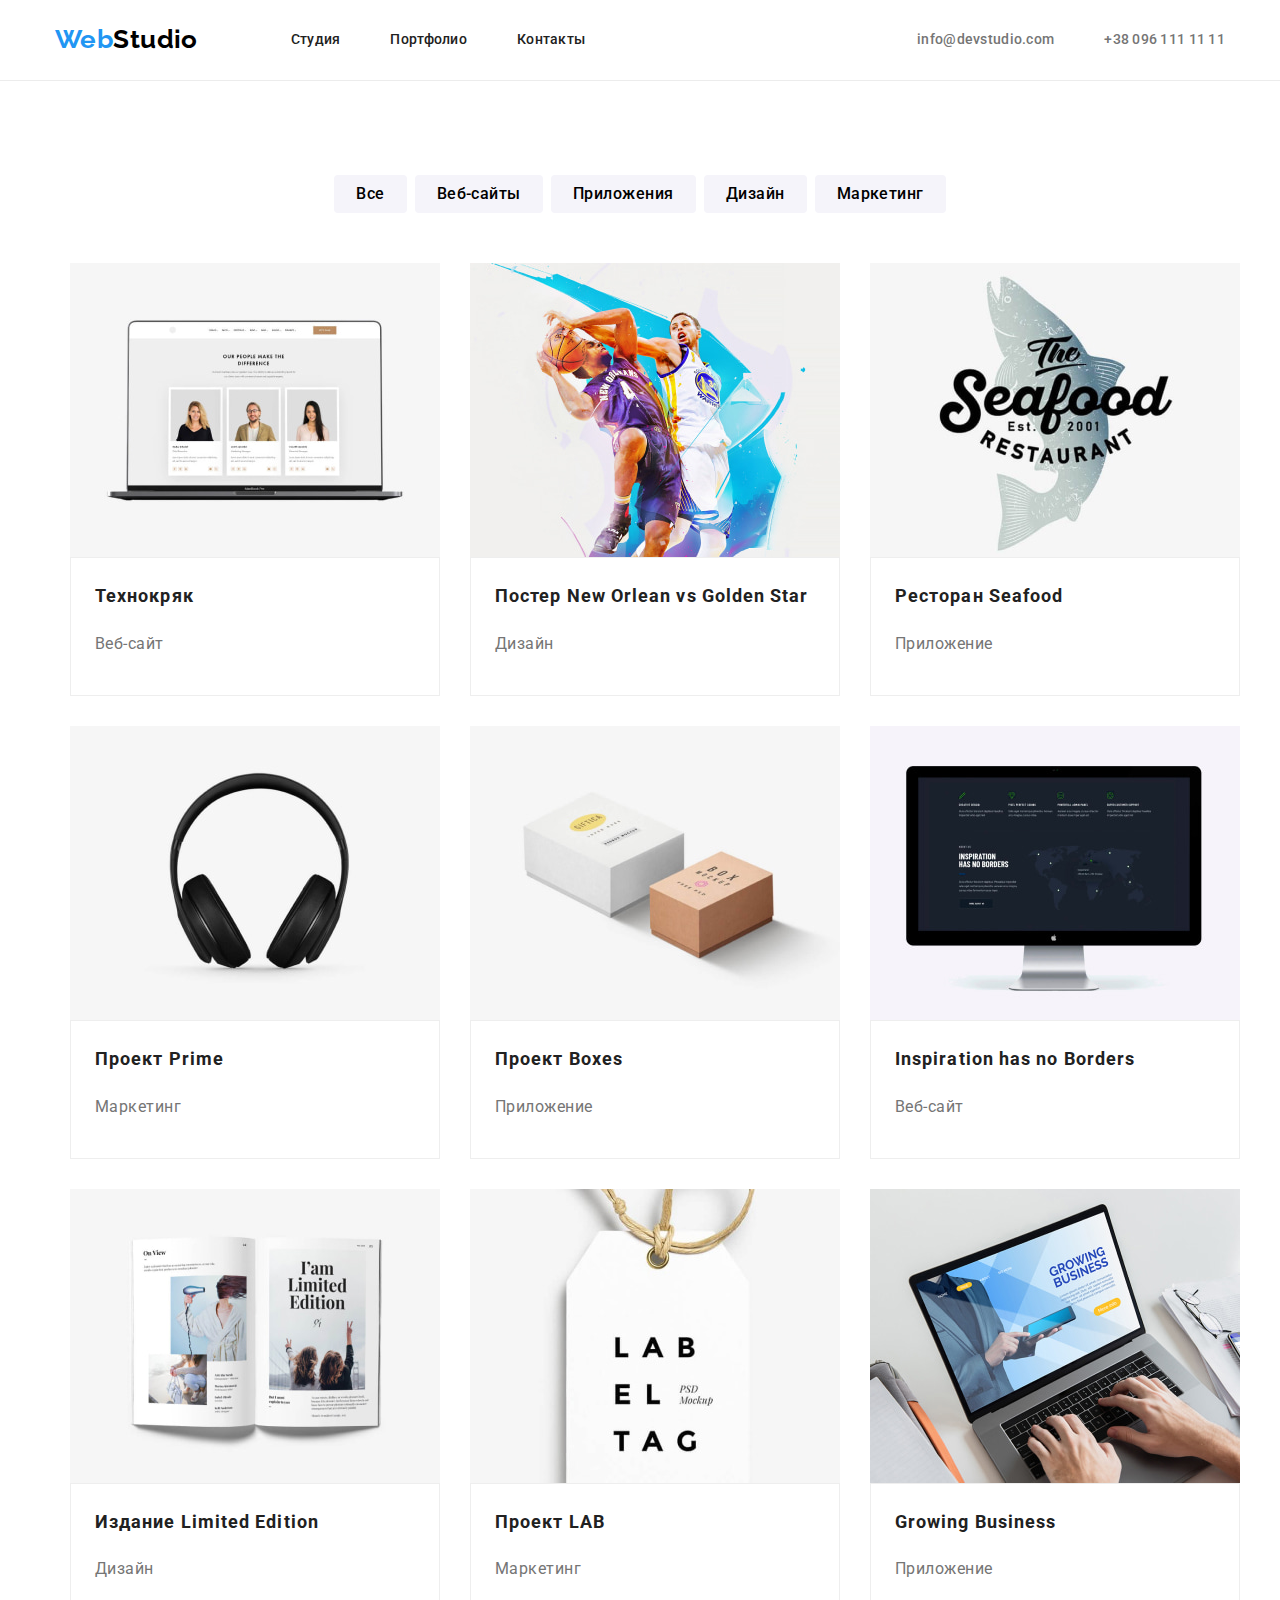
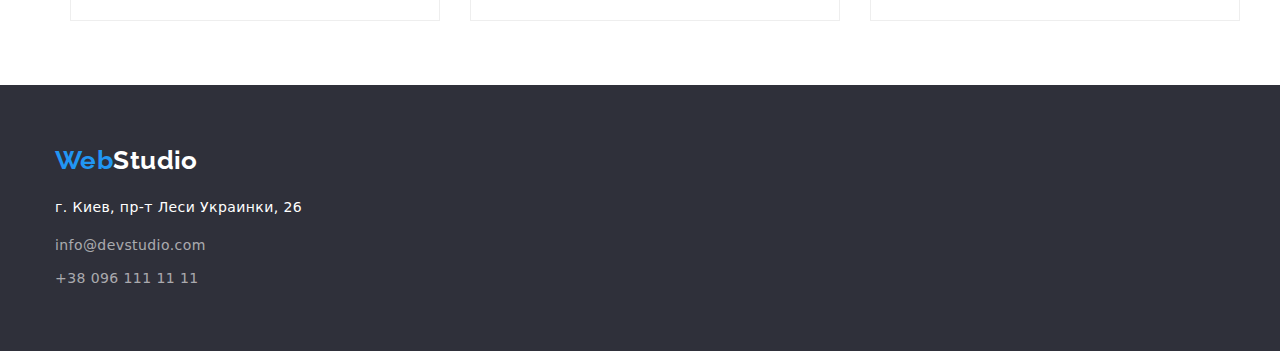
==== commit a2cebf24: "V-5" ====
--- a/portfolio.html
+++ b/portfolio.html
@@ -150,7 +150,7 @@
         </section> 
     </main>
     <footer class="footer">
-        <div class="container section">
+        <div class="container">
             <a class="logo link" href="./index.html"><span>Web</span>Studio</a>
             <address class="footer-contact">
                 <ul class="footer-list list">
@@ -164,7 +164,7 @@
                         <a class="footer-link link" href="tel:+380961111111">+38 096 111 11 11</a>
                     </li>
                 </ul>
-            </address>    
+            </address>
         </div>
     </footer>
 </body>
--- a/css/style.css
+++ b/css/style.css
@@ -22,12 +22,30 @@
   background-color: var(--main-color);
 }
 
+h1,
+h2,
+h3,
+h4,
+h5,
+h6,
+p {
+  margin-top: 0;
+}
+
+ul {
+  list-style: none;
+  padding-left: 0;
+  margin: 0;
+}
+
+img {
+  display: block;
+  min-width: 100%;
+  height: auto;
+}
+
 .link {
   text-decoration: none;
-}
-
-.list {
-  list-style: none;
 }
 
 .section {
@@ -111,25 +129,30 @@
 }
 
 .header {
-  padding: 24px 0;
+  padding-top: 24px;
+  padding-bottom: 25px;
+  border-bottom: 1px solid #ececec;
 }
 
 /* MAIN */ /* section "hero" */
 
 .hero {
   background-color: var(--background-main);
-  letter-spacing: 0.06em;
+  padding-top: 200px;
+  padding-bottom: 200px;
+  text-align: center;
   color: var(--main-color);
 }
 
 .hero-title {
-  font-weight: 900;
   font-size: 44px;
   line-height: 1.36;
   text-align: center;
   letter-spacing: 0.06em;
   text-transform: uppercase;
-  padding-bottom: 30px;
+  margin-bottom: 30px;
+  width: 696px;
+  margin: 0 auto;
 }
 
 .hero-button {
@@ -152,13 +175,6 @@
   background: var(--button-secondary);
 }
 
-.hero-container {
-  padding-top: 200px;
-  padding-bottom: 200px;
-  text-align: center;
-  width: 700px;
-}
-
 /* MAIN */ /* section "Peculiarities" */
 
 .peculiarities-title {
@@ -176,7 +192,6 @@
 }
 
 .peculiarities-list {
-  padding: 0;
   display: flex;
   align-items: center;
   justify-content: space-between;
@@ -191,6 +206,10 @@
 }
 
 /* MAIN */ /* section "What are we doing" */
+
+.doing {
+  padding-top: 0;
+}
 
 .doing-title {
   font-family: var(--main-font);
@@ -234,6 +253,8 @@
   font-size: 16px;
   line-height: 1.18;
   text-align: center;
+  margin-top: 30px;
+  margin-bottom: 10px;
 }
 
 .team-text {
@@ -242,6 +263,7 @@
   line-height: 1.18;
   text-align: center;
   color: var(--text-secondary);
+  margin-bottom: 30px;
 }
 
 .team-card {
@@ -267,9 +289,12 @@
 
 .footer {
   background-color: var(--background-main);
+  padding-top: 60px;
+  padding-bottom: 60px;
 }
 
 .footer .logo {
+  margin: 0;
   color: var(--main-color);
   margin-bottom: 20px;
 }
@@ -286,7 +311,6 @@
   line-height: 1.71;
   color: var(--main-color);
   margin-top: 20px;
-  margin-bottom: 9px;
 }
 
 .footer-link {
@@ -349,6 +373,9 @@
 
 .card-wrap {
   padding: 20px 24px;
+  background: #ffffff;
+  border: 1px solid #eeeeee;
+  box-sizing: border-box;
 }
 
 .card-text {
@@ -365,7 +392,7 @@
   text-align: center;
   justify-content: center;
   margin-top: 0;
-  margin-bottom: 34px;
+  margin-bottom: 50px;
   padding: 0;
 }
 
@@ -383,13 +410,14 @@
   display: flex;
   flex-wrap: wrap;
   justify-content: center;
+  margin-right: -30px;
+  margin-bottom: -30px;
 }
 
 .portfolio-card {
   margin-right: 30px;
   margin-bottom: 30px;
   background: #ffffff;
-  border: 1px solid #eeeeee;
   box-sizing: border-box;
 }
 
